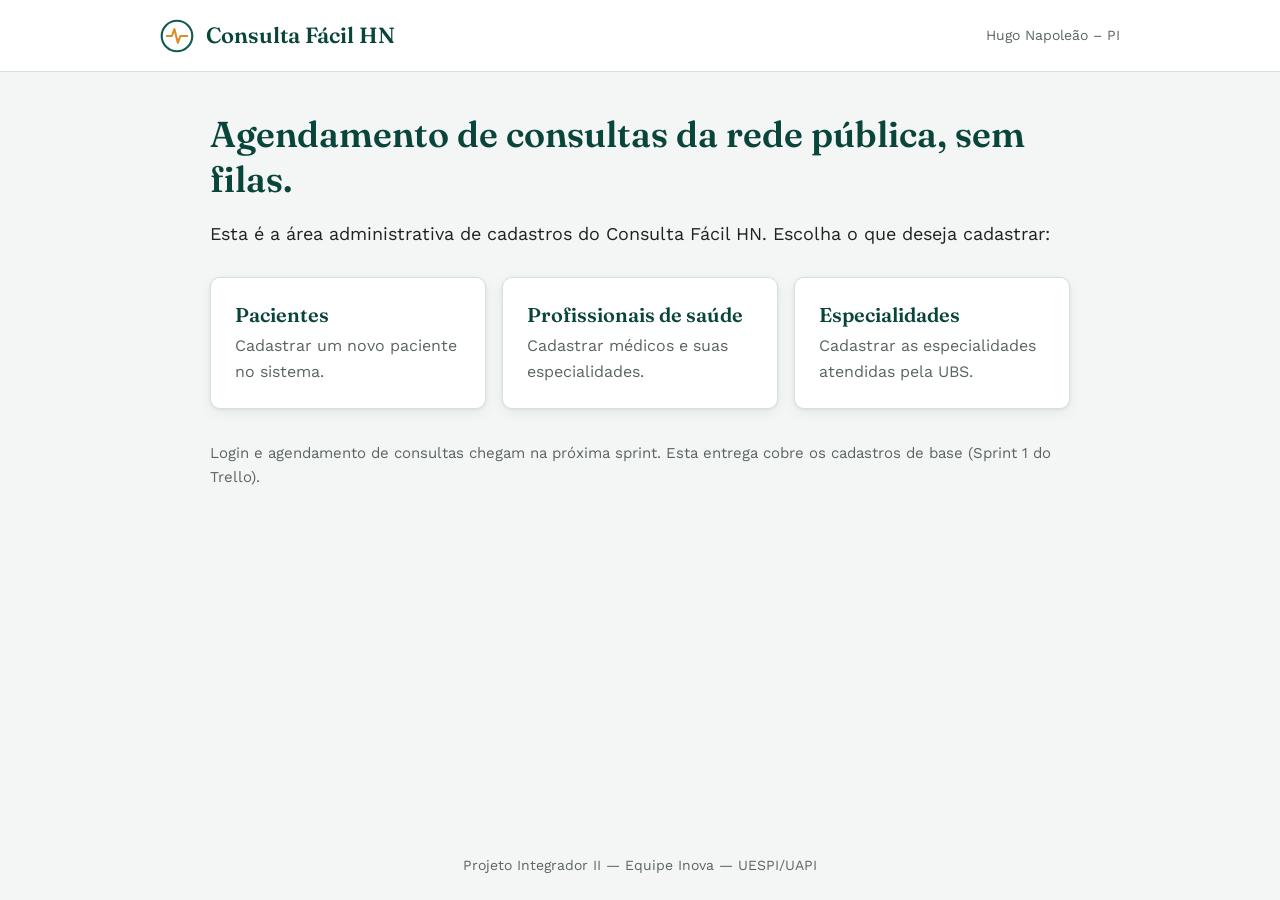
==== consulta-facil-hn/index.html @ 9dd2babe "Config inicial do projeto" ====
<!DOCTYPE html>
<html lang="pt-BR">
<head>
<meta charset="UTF-8">
<meta name="viewport" content="width=device-width, initial-scale=1.0">
<title>Consulta Fácil HN</title>
<link rel="preconnect" href="https://fonts.googleapis.com">
<link href="https://fonts.googleapis.com/css2?family=Fraunces:wght@500;600&family=Work+Sans:wght@400;500;600&display=swap" rel="stylesheet">
<link rel="stylesheet" href="css/style.css">
</head>
<body>
<header class="site-header">
  <div class="wrap">
    <svg class="mark" viewBox="0 0 40 40" fill="none" xmlns="http://www.w3.org/2000/svg" aria-hidden="true">
      <circle cx="20" cy="20" r="18" stroke="#0E5C4E" stroke-width="2.5"/>
      <path d="M8 20h6l3-8 4 16 3-8h8" stroke="#D98E2B" stroke-width="2.5" stroke-linecap="round" stroke-linejoin="round" fill="none"/>
    </svg>
    <a class="brand" href="index.html">Consulta Fácil HN</a>
    <span class="brand-sub">Hugo Napoleão – PI</span>
  </div>
</header>

<main class="wide">
  <h1>Agendamento de consultas da rede pública, sem filas.</h1>
  <p>Esta é a área administrativa de cadastros do Consulta Fácil HN. Escolha o que deseja cadastrar:</p>

  <div class="tiles">
    <a class="tile" href="cadastro-usuario.html">
      <h3>Pacientes</h3>
      <p>Cadastrar um novo paciente no sistema.</p>
    </a>
    <a class="tile" href="cadastro-profissional.html">
      <h3>Profissionais de saúde</h3>
      <p>Cadastrar médicos e suas especialidades.</p>
    </a>
    <a class="tile" href="cadastro-especialidade.html">
      <h3>Especialidades</h3>
      <p>Cadastrar as especialidades atendidas pela UBS.</p>
    </a>
  </div>

  <p style="margin-top:32px;color:var(--text-muted);font-size:15px;">
    Login e agendamento de consultas chegam na próxima sprint. Esta entrega cobre os cadastros
    de base (Sprint 1 do Trello).
  </p>
</main>

<footer>Projeto Integrador II — Equipe Inova — UESPI/UAPI</footer>
</body>
</html>
---- consulta-facil-hn/css/style.css ----
/* ============================================================
   Consulta Fácil HN — tokens e estilos base
   Paleta pensada para transmitir confiança (saúde/governo) e
   priorizar legibilidade para idosos e PCD (RNF01).
   ============================================================ */

:root {
  --bg: #F3F6F4;
  --surface: #FFFFFF;
  --primary: #0E5C4E;
  --primary-dark: #0A453B;
  --accent: #D98E2B;
  --text: #1E2321;
  --text-muted: #5B655F;
  --border: #D8E0DC;
  --error: #B3261E;
  --error-bg: #FBEAE9;
  --success: #1F7A57;
  --success-bg: #E9F5EF;
  --radius: 10px;
  --shadow: 0 1px 3px rgba(14, 46, 38, 0.08), 0 4px 14px rgba(14, 46, 38, 0.06);
}

* { box-sizing: border-box; }

body {
  margin: 0;
  background: var(--bg);
  color: var(--text);
  font-family: 'Work Sans', -apple-system, BlinkMacSystemFont, 'Segoe UI', sans-serif;
  font-size: 18px;
  line-height: 1.6;
  min-height: 100vh;
  display: flex;
  flex-direction: column;
}

h1, h2, h3 {
  font-family: 'Fraunces', Georgia, serif;
  font-weight: 600;
  color: var(--primary-dark);
  line-height: 1.25;
  margin: 0 0 0.5em;
}

a { color: var(--primary); }

a:focus-visible, button:focus-visible, input:focus-visible,
select:focus-visible, textarea:focus-visible {
  outline: 3px solid var(--accent);
  outline-offset: 2px;
}

/* Header */
.site-header {
  background: var(--surface);
  border-bottom: 1px solid var(--border);
  padding: 18px 24px;
}
.site-header .wrap {
  max-width: 960px;
  margin: 0 auto;
  display: flex;
  align-items: center;
  gap: 12px;
}
.mark { width: 34px; height: 34px; flex-shrink: 0; }
.brand {
  font-family: 'Fraunces', Georgia, serif;
  font-size: 22px;
  font-weight: 600;
  color: var(--primary-dark);
  text-decoration: none;
}
.brand-sub { font-size: 14px; color: var(--text-muted); margin-left: auto; }

/* Main */
main {
  flex: 1;
  width: 100%;
  max-width: 640px;
  margin: 0 auto;
  padding: 40px 20px 64px;
}
main.wide { max-width: 900px; }

.back-link {
  display: inline-block;
  margin-bottom: 20px;
  font-size: 16px;
  text-decoration: none;
  color: var(--text-muted);
}
.back-link:hover { color: var(--primary); }

/* Tiles (página inicial) */
.tiles { display: grid; gap: 16px; margin-top: 28px; }
.tile {
  display: block;
  background: var(--surface);
  border: 1px solid var(--border);
  border-radius: var(--radius);
  padding: 24px;
  text-decoration: none;
  color: var(--text);
  box-shadow: var(--shadow);
  transition: border-color 0.15s ease;
}
.tile:hover { border-color: var(--primary); }
.tile h3 { margin-bottom: 6px; color: var(--primary-dark); font-size: 20px; }
.tile p { margin: 0; color: var(--text-muted); font-size: 16px; }

/* Formulários */
.card {
  background: var(--surface);
  border: 1px solid var(--border);
  border-radius: var(--radius);
  padding: 32px;
  box-shadow: var(--shadow);
}
.field { margin-bottom: 20px; }
.field label { display: block; font-weight: 600; margin-bottom: 6px; font-size: 16px; }
.field .hint { display: block; font-size: 14px; color: var(--text-muted); margin-top: 4px; }

input[type="text"], input[type="tel"], input[type="password"],
input[type="email"], select, textarea {
  width: 100%;
  min-height: 48px;
  padding: 10px 14px;
  font-size: 17px;
  font-family: inherit;
  color: var(--text);
  background: var(--surface);
  border: 1.5px solid var(--border);
  border-radius: 8px;
}
textarea { min-height: 96px; resize: vertical; }

.field.has-error input, .field.has-error select, .field.has-error textarea {
  border-color: var(--error);
}
.field-error { color: var(--error); font-size: 14px; margin-top: 6px; display: none; }
.field.has-error .field-error { display: block; }

.checkbox-group { display: flex; flex-wrap: wrap; gap: 10px 20px; }
.checkbox-group label { display: flex; align-items: center; gap: 8px; font-weight: 400; font-size: 16px; }
.checkbox-group input { width: 20px; height: 20px; min-height: unset; }

button.primary {
  width: 100%;
  min-height: 50px;
  background: var(--primary);
  color: #fff;
  border: none;
  border-radius: 8px;
  font-size: 17px;
  font-weight: 600;
  font-family: inherit;
  cursor: pointer;
}
button.primary:hover { background: var(--primary-dark); }

.alert { border-radius: 8px; padding: 14px 16px; font-size: 16px; margin-bottom: 20px; }
.alert.success { background: var(--success-bg); color: var(--success); border: 1px solid var(--success); }
.alert.error { background: var(--error-bg); color: var(--error); border: 1px solid var(--error); }

/* Listagens */
.list-section { margin-top: 40px; }
.list-section h2 { font-size: 19px; }
table {
  width: 100%;
  border-collapse: collapse;
  background: var(--surface);
  border-radius: var(--radius);
  overflow: hidden;
  box-shadow: var(--shadow);
}
th, td { text-align: left; padding: 12px 14px; font-size: 15px; border-bottom: 1px solid var(--border); }
th { background: #EDF3F0; color: var(--primary-dark); font-weight: 600; }
tr:last-child td { border-bottom: none; }
.empty-state { color: var(--text-muted); font-size: 15px; padding: 16px 0; }

footer { text-align: center; color: var(--text-muted); font-size: 14px; padding: 24px; }

@media (min-width: 640px) {
  .tiles { grid-template-columns: repeat(3, 1fr); }
}
@media (prefers-reduced-motion: reduce) {
  * { transition: none !important; }
}
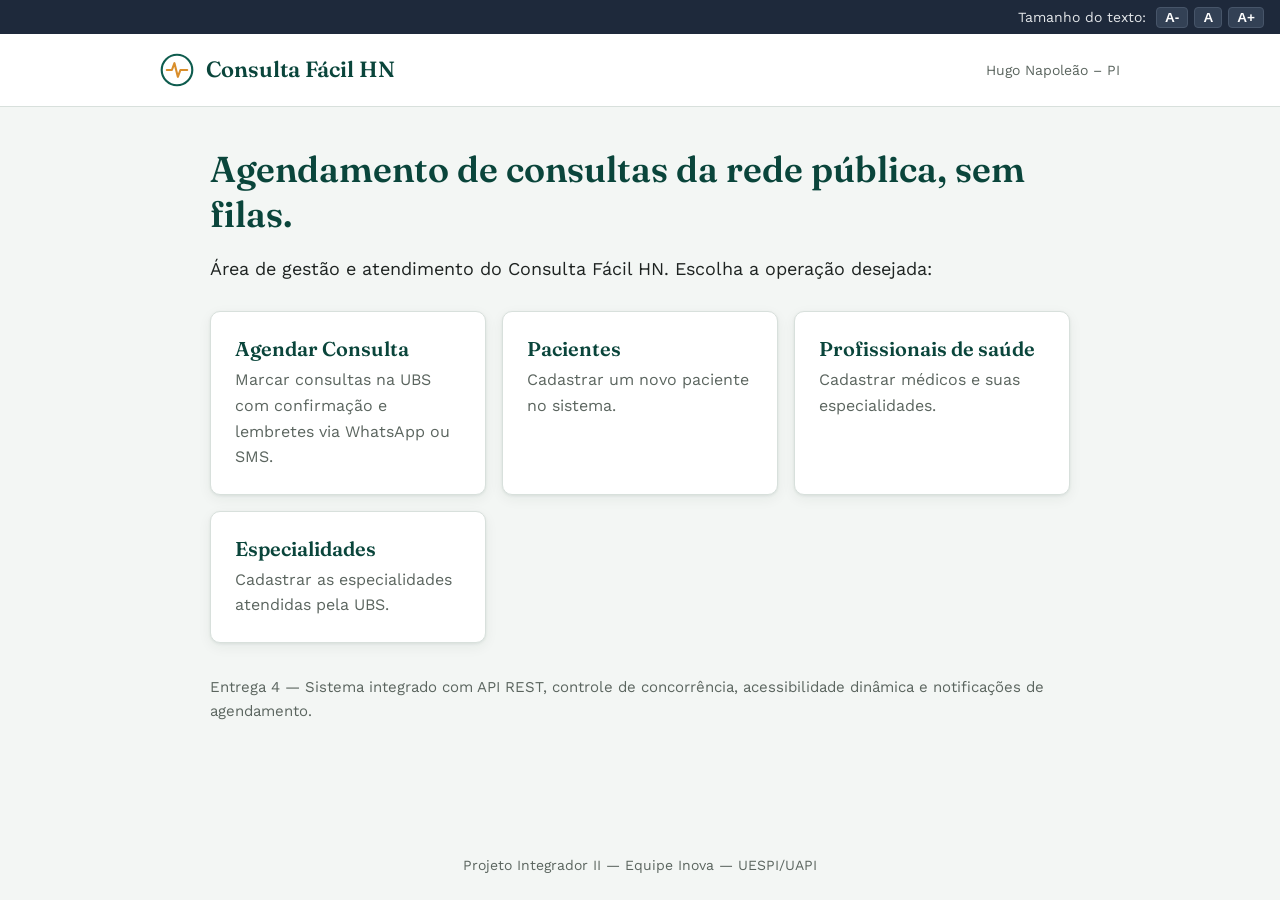
==== commit 54c06c5c: "feat: acessibilidade dinamica, loading/toasts e agendamento com lembretes (Entrega 4)" ====
--- a/consulta-facil-hn/index.html
+++ b/consulta-facil-hn/index.html
@@ -22,9 +22,13 @@
 
 <main class="wide">
   <h1>Agendamento de consultas da rede pública, sem filas.</h1>
-  <p>Esta é a área administrativa de cadastros do Consulta Fácil HN. Escolha o que deseja cadastrar:</p>
+  <p>Área de gestão e atendimento do Consulta Fácil HN. Escolha a operação desejada:</p>
 
   <div class="tiles">
+    <a class="tile" href="agendamento.html">
+      <h3>Agendar Consulta</h3>
+      <p>Marcar consultas na UBS com confirmação e lembretes via WhatsApp ou SMS.</p>
+    </a>
     <a class="tile" href="cadastro-usuario.html">
       <h3>Pacientes</h3>
       <p>Cadastrar um novo paciente no sistema.</p>
@@ -40,11 +44,12 @@
   </div>
 
   <p style="margin-top:32px;color:var(--text-muted);font-size:15px;">
-    Login e agendamento de consultas chegam na próxima sprint. Esta entrega cobre os cadastros
-    de base (Sprint 1 do Trello).
+    Entrega 4 — Sistema integrado com API REST, controle de concorrência, acessibilidade dinâmica e notificações de agendamento.
   </p>
 </main>
 
 <footer>Projeto Integrador II — Equipe Inova — UESPI/UAPI</footer>
+
+<script src="js/uiHelpers.js"></script>
 </body>
 </html>
--- a/consulta-facil-hn/css/style.css
+++ b/consulta-facil-hn/css/style.css
@@ -188,3 +188,110 @@
 @media (prefers-reduced-motion: reduce) {
   * { transition: none !important; }
 }
+/* =========================================================
+   ENTREGA 4: ACESSIBILIDADE E FEEDBACK VISUAL (UI/UX)
+   ========================================================= */
+
+/* Barra de Acessibilidade (Ajuste dinâmico de fonte) */
+.a11y-bar {
+  display: flex;
+  justify-content: flex-end;
+  align-items: center;
+  gap: 6px;
+  padding: 6px 16px;
+  background-color: #1e293b;
+  color: #f8fafc;
+  font-size: 0.875rem;
+}
+
+.a11y-bar span {
+  margin-right: 4px;
+  opacity: 0.9;
+}
+
+.a11y-btn {
+  background-color: #334155;
+  color: #ffffff;
+  border: 1px solid #475569;
+  border-radius: 4px;
+  padding: 2px 8px;
+  font-size: 0.85rem;
+  font-weight: 600;
+  cursor: pointer;
+  transition: background-color 0.2s;
+}
+
+.a11y-btn:hover,
+.a11y-btn:focus {
+  background-color: #0284c7;
+  outline: 2px solid #38bdf8;
+}
+
+/* Spinner de Carregamento Assíncrono */
+.loading-overlay {
+  position: fixed;
+  inset: 0;
+  background: rgba(15, 23, 42, 0.55);
+  display: none;
+  flex-direction: column;
+  justify-content: center;
+  align-items: center;
+  z-index: 9998;
+  color: #ffffff;
+  font-weight: 600;
+  gap: 12px;
+}
+
+.loading-overlay.active {
+  display: flex;
+}
+
+.spinner {
+  width: 42px;
+  height: 42px;
+  border: 4px solid rgba(255, 255, 255, 0.3);
+  border-top-color: #38bdf8;
+  border-radius: 50%;
+  animation: spin 0.8s linear infinite;
+}
+
+@keyframes spin {
+  to {
+    transform: rotate(360deg);
+  }
+}
+
+/* Notificações Toast (Substitui alert()) */
+.toast-container {
+  position: fixed;
+  bottom: 20px;
+  right: 20px;
+  display: flex;
+  flex-direction: column;
+  gap: 10px;
+  z-index: 9999;
+  max-width: 340px;
+}
+
+.toast {
+  padding: 12px 16px;
+  border-radius: 6px;
+  color: #ffffff;
+  font-size: 0.95rem;
+  font-weight: 500;
+  box-shadow: 0 4px 12px rgba(0, 0, 0, 0.18);
+  display: flex;
+  align-items: center;
+  justify-content: space-between;
+  gap: 12px;
+  animation: toastSlideIn 0.25s ease-out;
+}
+
+.toast.success { background-color: #15803d; }
+.toast.error   { background-color: #b91c1c; }
+.toast.info    { background-color: #0369a1; }
+
+@keyframes toastSlideIn {
+  from { transform: translateX(100%); opacity: 0; }
+  to   { transform: translateX(0); opacity: 1; }
+}
